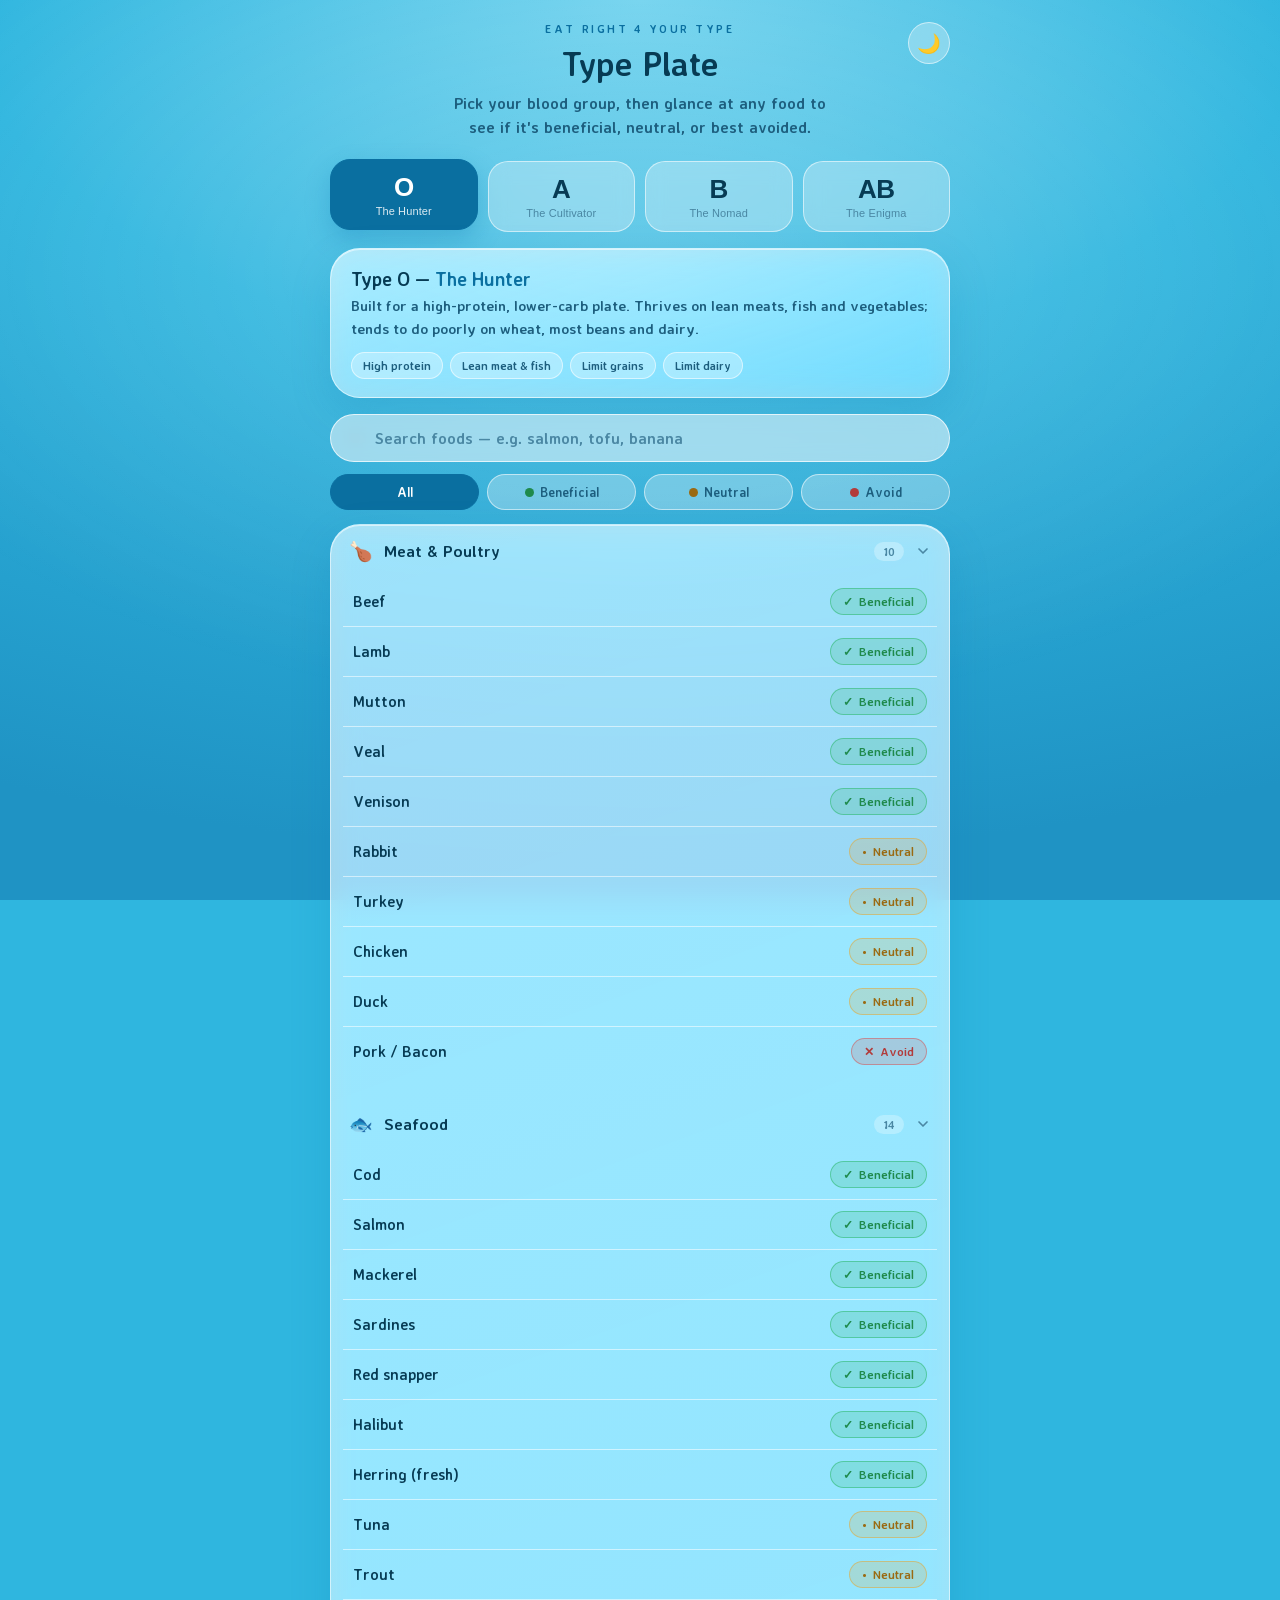
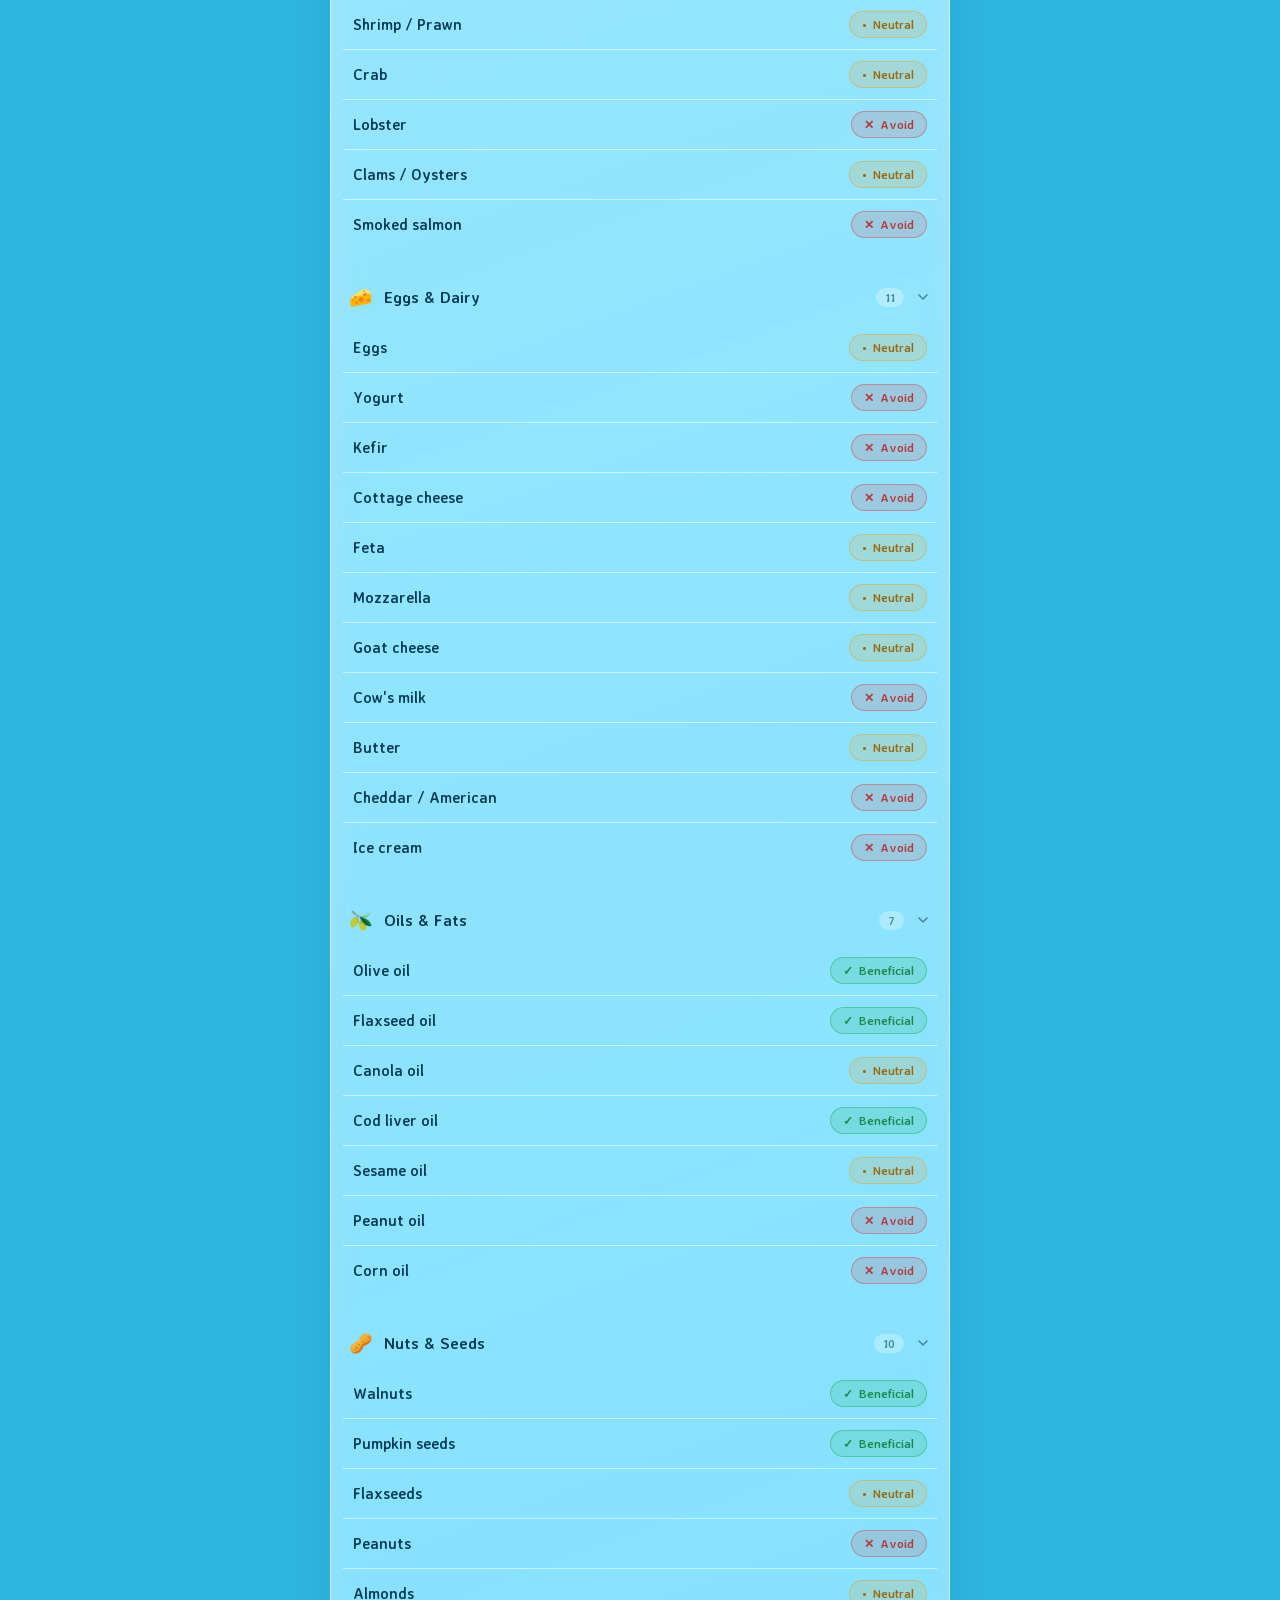
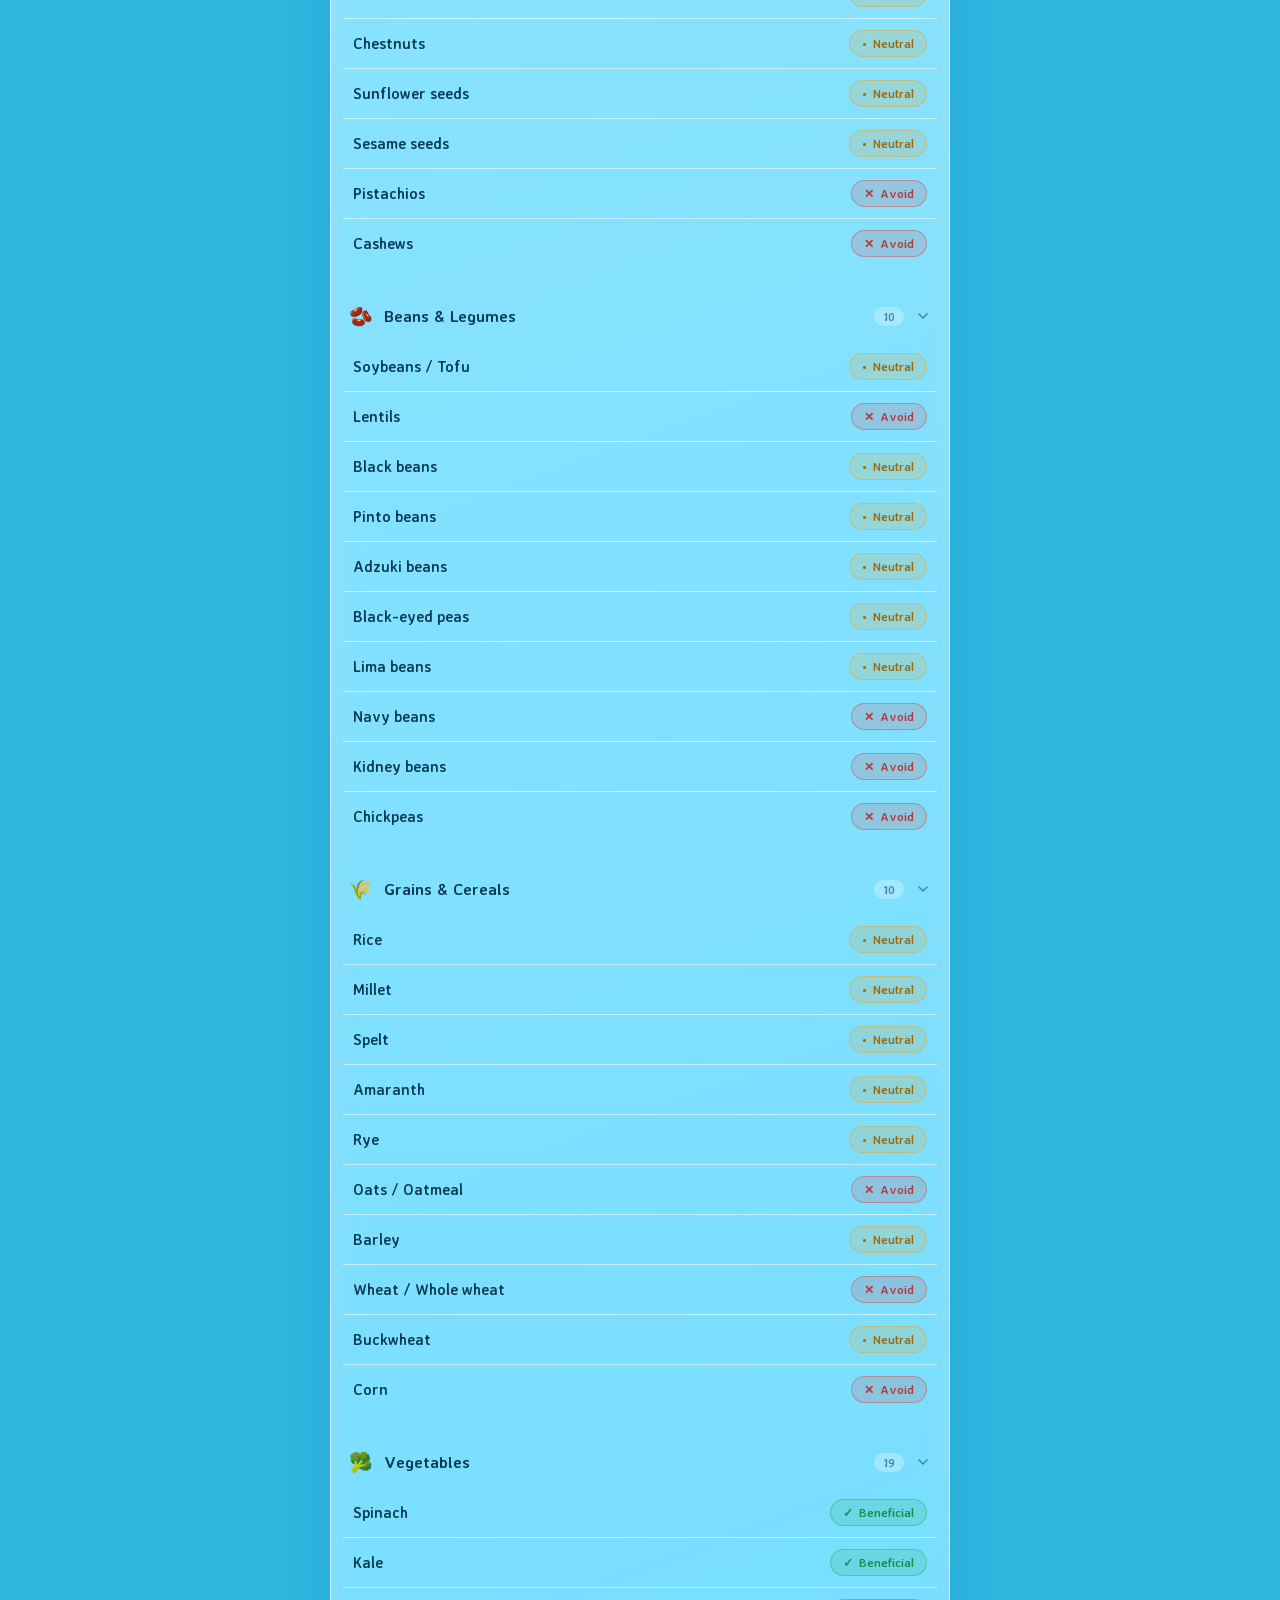
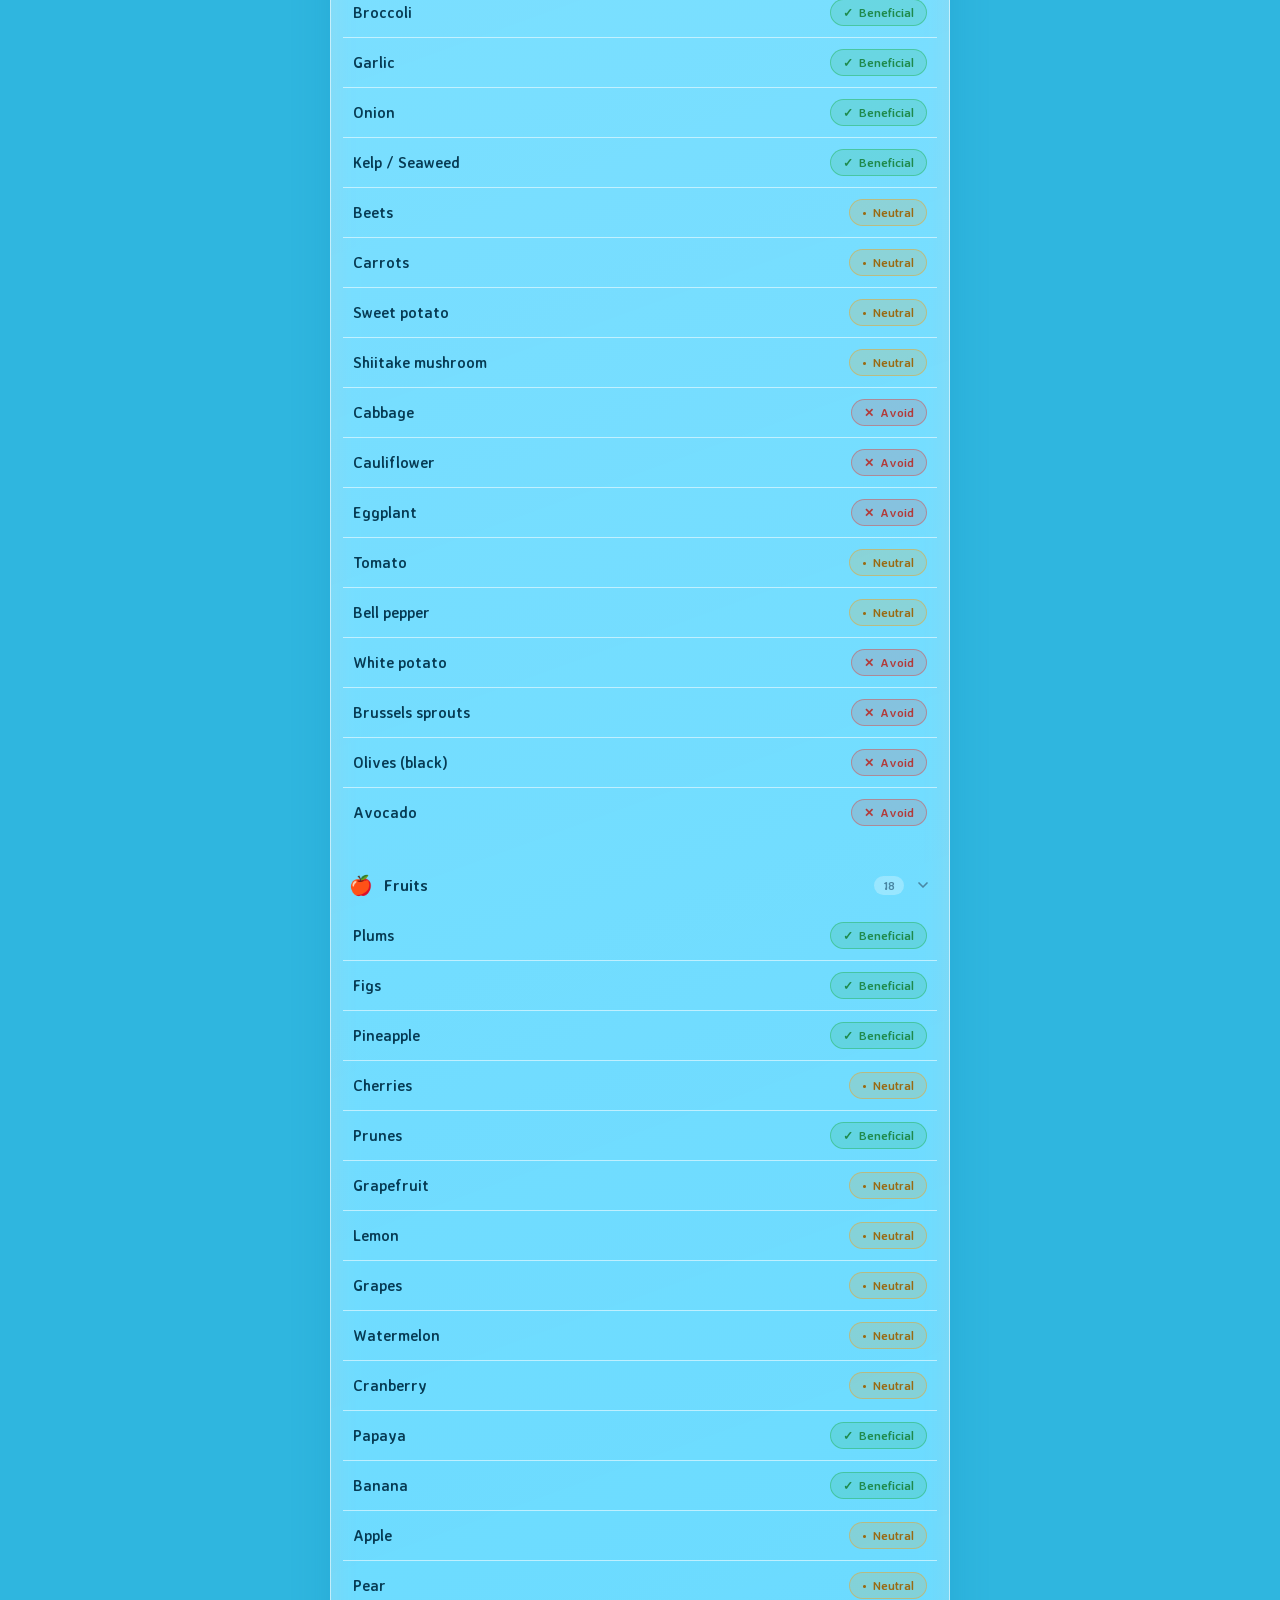
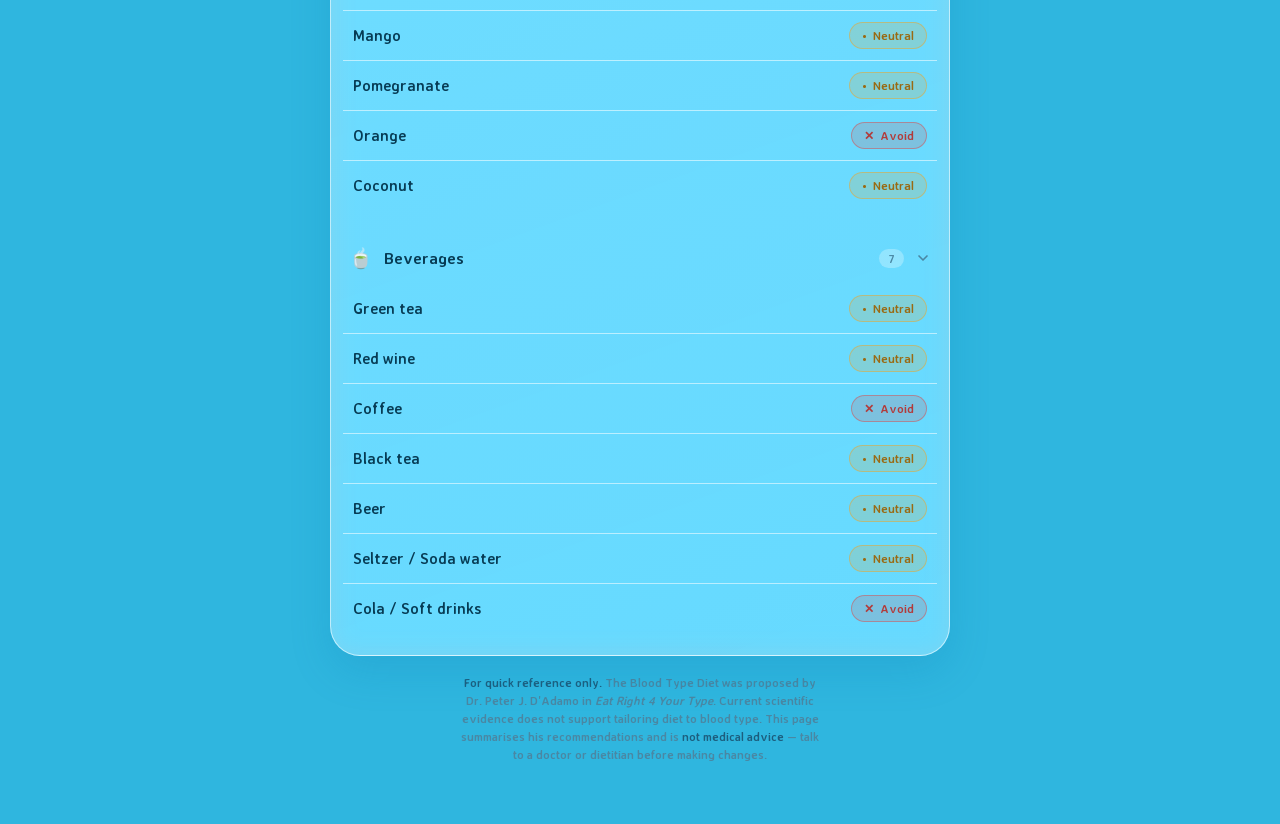
==== blood-type-diet.html @ dd854a5e "Add Blood Type Diet quick-reference one-pager A self-contained, mobile-first single page for the D'A" ====
<!DOCTYPE html>
<html lang="en">
<head>
<meta charset="UTF-8" />
<meta name="viewport" content="width=device-width, initial-scale=1.0, viewport-fit=cover" />
<title>Type Plate — Blood Type Diet quick reference</title>
<meta name="description" content="A one-page, mobile-friendly quick reference for the D'Adamo Blood Type Diet. Pick your blood group and instantly see which foods are beneficial, neutral, or best avoided." />
<script>
  /* resolve theme before first paint to avoid a flash of the wrong mode */
  (function () {
    try {
      var stored = localStorage.getItem('type-plate-theme');
      var dark = stored ? stored === 'dark'
                        : window.matchMedia('(prefers-color-scheme: dark)').matches;
      document.documentElement.setAttribute('data-theme', dark ? 'dark' : 'light');
    } catch (e) {}
  })();
</script>
<style>
  @font-face {
    font-family: 'Averia Sans Libre';
    src: url('AveriaSansLibre-Bold.ttf') format('truetype');
    font-weight: 100 900;
    font-style: normal;
    font-display: swap;
  }
  :root {
    --font-display: 'Averia Sans Libre', Georgia, serif;
    --ink: #073b54;
    --ink-soft: #1d5e7e;
    --ink-faint: #4a87a3;
    --glass-line: rgba(255, 255, 255, 0.55);
    --sh: 12, 124, 178;
    --radius-lg: 30px;
    --radius-md: 20px;
    --radius-sm: 16px;
    --radius-pill: 999px;
    --spring: cubic-bezier(0.34, 1.56, 0.64, 1);
    --ease: cubic-bezier(0.22, 1, 0.36, 1);

    --bg-fallback: #2fb6df;
    --bg-grad: radial-gradient(125% 95% at 50% 0%, #6fd2ee 0%, #2fb6df 42%, #1f93c4 100%);
    --wash-grad: radial-gradient(120% 90% at 50% 30%, rgba(255,255,255,0.18), rgba(255,255,255,0) 55%);
    --card-bg: linear-gradient(160deg, rgba(255,255,255,0.62), rgba(222,244,255,0.46));
    --card-gloss: linear-gradient(180deg, rgba(255,255,255,0.4), rgba(255,255,255,0) 32%);
    --glass-bg: rgba(255,255,255,0.28);
    --glass-bg-hover: rgba(255,255,255,0.42);
    --field-bg: rgba(255,255,255,0.5);
    --field-bg-focus: rgba(255,255,255,0.72);
    --field-line: rgba(255,255,255,0.7);
    --accent: #0a6fa0;

    /* food status colours */
    --good: #1f8a4c;
    --good-bg: rgba(46, 184, 110, 0.20);
    --good-line: rgba(46, 184, 110, 0.55);
    --meh: #9a6a12;
    --meh-bg: rgba(225, 170, 60, 0.20);
    --meh-line: rgba(225, 170, 60, 0.55);
    --bad: #b23b3b;
    --bad-bg: rgba(214, 80, 80, 0.18);
    --bad-line: rgba(214, 80, 80, 0.5);
  }

  :root[data-theme="dark"] {
    --ink: #e6f1fb;
    --ink-soft: #a9cde4;
    --ink-faint: #6f9db8;
    --glass-line: rgba(255, 255, 255, 0.16);
    --sh: 0, 8, 20;
    --bg-fallback: #081521;
    --bg-grad: radial-gradient(125% 95% at 50% 0%, #143247 0%, #0c2030 45%, #081521 100%);
    --wash-grad: radial-gradient(120% 90% at 50% 16%, rgba(150,200,255,0.10), rgba(255,255,255,0) 55%);
    --card-bg: linear-gradient(160deg, rgba(34,58,82,0.62), rgba(13,27,43,0.5));
    --card-gloss: linear-gradient(180deg, rgba(255,255,255,0.14), rgba(255,255,255,0) 32%);
    --glass-bg: rgba(255,255,255,0.08);
    --glass-bg-hover: rgba(255,255,255,0.16);
    --field-bg: rgba(255,255,255,0.07);
    --field-bg-focus: rgba(255,255,255,0.14);
    --field-line: rgba(255,255,255,0.2);
    --accent: #5fb8e8;

    --good: #6fe0a0;
    --good-bg: rgba(46, 184, 110, 0.20);
    --good-line: rgba(46, 184, 110, 0.45);
    --meh: #f2cd7a;
    --meh-bg: rgba(225, 180, 80, 0.16);
    --meh-line: rgba(225, 180, 80, 0.4);
    --bad: #f29494;
    --bad-bg: rgba(214, 90, 90, 0.18);
    --bad-line: rgba(214, 90, 90, 0.4);
  }

  * { box-sizing: border-box; margin: 0; padding: 0; }
  html, body { min-height: 100%; }

  body {
    font-family: var(--font-display);
    color: var(--ink);
    -webkit-font-smoothing: antialiased;
    min-height: 100vh;
    min-height: 100dvh;
    background: var(--bg-fallback);
    background-image: var(--bg-grad);
    background-attachment: fixed;
    transition: background-color 0.5s var(--ease);
    padding: 22px 16px 60px;
    padding-top: max(22px, env(safe-area-inset-top));
    padding-right: max(16px, env(safe-area-inset-right));
    padding-bottom: max(60px, env(safe-area-inset-bottom));
    padding-left: max(16px, env(safe-area-inset-left));
  }

  .wash {
    position: fixed;
    inset: 0;
    z-index: 0;
    pointer-events: none;
    background: var(--wash-grad);
  }

  .shell {
    position: relative;
    z-index: 1;
    width: 100%;
    max-width: 620px;
    margin: 0 auto;
  }

  /* ---------- header ---------- */
  header { text-align: center; margin-bottom: 22px; }
  .eyebrow {
    font-size: 11.5px;
    letter-spacing: 0.22em;
    text-transform: uppercase;
    color: var(--accent);
    font-weight: 600;
    margin-bottom: 8px;
  }
  h1 {
    font-size: 34px;
    line-height: 1.15;
    font-weight: 700;
    letter-spacing: -0.01em;
    margin-bottom: 8px;
  }
  .tagline {
    font-size: 16px;
    line-height: 1.5;
    color: var(--ink-soft);
    max-width: 38ch;
    margin: 0 auto;
  }

  /* theme toggle */
  .theme-toggle {
    position: absolute;
    top: 0; right: 0;
    width: 42px; height: 42px;
    border-radius: var(--radius-pill);
    border: 0.5px solid var(--glass-line);
    background: var(--glass-bg);
    color: var(--ink);
    font-size: 19px;
    cursor: pointer;
    display: grid; place-items: center;
    -webkit-backdrop-filter: blur(10px); backdrop-filter: blur(10px);
    transition: transform 0.3s var(--spring), background 0.3s var(--ease);
  }
  .theme-toggle:hover { background: var(--glass-bg-hover); }
  .theme-toggle:active { transform: scale(0.9); }

  /* generic glass card */
  .card {
    position: relative;
    border-radius: var(--radius-lg);
    background: var(--card-bg);
    border: 0.5px solid var(--glass-line);
    box-shadow:
      inset 0 1px 0 rgba(255,255,255,0.55),
      0 16px 40px rgba(var(--sh), 0.20);
    -webkit-backdrop-filter: blur(14px) saturate(150%);
    backdrop-filter: blur(14px) saturate(150%);
    overflow: hidden;
  }

  /* ---------- blood-type selector ---------- */
  .types {
    display: grid;
    grid-template-columns: repeat(4, 1fr);
    gap: 10px;
    margin-bottom: 16px;
  }
  .type-btn {
    appearance: none;
    border: 0.5px solid var(--glass-line);
    background: var(--glass-bg);
    color: var(--ink);
    border-radius: var(--radius-md);
    padding: 14px 4px 12px;
    cursor: pointer;
    text-align: center;
    -webkit-backdrop-filter: blur(10px); backdrop-filter: blur(10px);
    transition: transform 0.3s var(--spring), background 0.25s var(--ease),
                box-shadow 0.25s var(--ease), border-color 0.25s var(--ease);
  }
  .type-btn:hover { background: var(--glass-bg-hover); }
  .type-btn:active { transform: scale(0.94); }
  .type-btn .letter {
    display: block;
    font-size: 26px;
    font-weight: 700;
    line-height: 1;
    letter-spacing: -0.02em;
  }
  .type-btn .label {
    display: block;
    margin-top: 5px;
    font-size: 11px;
    color: var(--ink-faint);
    letter-spacing: 0.01em;
  }
  .type-btn[aria-pressed="true"] {
    background: var(--accent);
    border-color: var(--accent);
    color: #fff;
    box-shadow: 0 10px 24px rgba(var(--sh), 0.30);
    transform: translateY(-2px);
  }
  .type-btn[aria-pressed="true"] .label { color: rgba(255,255,255,0.85); }

  /* ---------- profile blurb ---------- */
  .profile {
    padding: 18px 20px;
    margin-bottom: 16px;
  }
  .profile h2 {
    font-size: 19px;
    font-weight: 700;
    margin-bottom: 4px;
  }
  .profile h2 .nick { color: var(--accent); }
  .profile p {
    font-size: 14.5px;
    line-height: 1.55;
    color: var(--ink-soft);
  }
  .profile .keys {
    display: flex;
    flex-wrap: wrap;
    gap: 7px;
    margin-top: 12px;
  }
  .profile .keys span {
    font-size: 12px;
    padding: 5px 11px;
    border-radius: var(--radius-pill);
    background: var(--glass-bg);
    border: 0.5px solid var(--glass-line);
    color: var(--ink-soft);
  }

  /* ---------- controls ---------- */
  .controls { margin-bottom: 14px; }
  .search-wrap { position: relative; margin-bottom: 12px; }
  .search-wrap svg {
    position: absolute;
    left: 16px; top: 50%;
    transform: translateY(-50%);
    width: 18px; height: 18px;
    stroke: var(--ink-faint);
    pointer-events: none;
  }
  input#search {
    width: 100%;
    font-family: var(--font-display);
    font-size: 16px;            /* >=16px stops iOS zoom on focus */
    color: var(--ink);
    border: 0.5px solid var(--field-line);
    background: var(--field-bg);
    border-radius: var(--radius-pill);
    padding: 13px 16px 13px 44px;
    -webkit-backdrop-filter: blur(8px); backdrop-filter: blur(8px);
    transition: background 0.25s var(--ease), box-shadow 0.25s var(--ease);
  }
  input#search:focus {
    outline: none;
    background: var(--field-bg-focus);
    box-shadow: 0 0 0 3px rgba(var(--sh), 0.18);
  }
  input#search::placeholder { color: var(--ink-faint); }

  .filters { display: flex; gap: 8px; flex-wrap: wrap; }
  .filter {
    flex: 1 1 0;
    min-width: 70px;
    appearance: none;
    border: 0.5px solid var(--glass-line);
    background: var(--glass-bg);
    color: var(--ink-soft);
    border-radius: var(--radius-pill);
    padding: 9px 8px;
    font-size: 13px;
    font-family: var(--font-display);
    cursor: pointer;
    display: flex;
    align-items: center;
    justify-content: center;
    gap: 6px;
    transition: background 0.2s var(--ease), color 0.2s var(--ease), transform 0.2s var(--spring);
  }
  .filter:active { transform: scale(0.95); }
  .filter .dot { width: 9px; height: 9px; border-radius: 50%; }
  .filter[data-key="good"] .dot { background: var(--good); }
  .filter[data-key="neutral"] .dot { background: var(--meh); }
  .filter[data-key="avoid"] .dot { background: var(--bad); }
  .filter[aria-pressed="true"] {
    background: var(--accent);
    border-color: var(--accent);
    color: #fff;
  }

  /* ---------- food list ---------- */
  .cat { margin-bottom: 14px; }
  .cat-head {
    width: 100%;
    display: flex;
    align-items: center;
    justify-content: space-between;
    gap: 10px;
    padding: 14px 18px;
    background: transparent;
    border: none;
    font-family: var(--font-display);
    color: var(--ink);
    cursor: pointer;
    text-align: left;
  }
  .cat-head .ct-left { display: flex; align-items: center; gap: 11px; }
  .cat-head .emoji { font-size: 19px; }
  .cat-head .ct-name { font-size: 16.5px; font-weight: 700; }
  .cat-head .ct-count {
    font-size: 12px; color: var(--ink-faint);
    background: var(--glass-bg);
    border-radius: var(--radius-pill);
    padding: 2px 9px;
  }
  .cat-head .chev {
    width: 16px; height: 16px; stroke: var(--ink-faint);
    transition: transform 0.3s var(--ease);
  }
  .cat.collapsed .chev { transform: rotate(-90deg); }
  .cat.collapsed .food-list { display: none; }

  .food-list { padding: 0 12px 8px; }
  .food {
    display: flex;
    align-items: center;
    justify-content: space-between;
    gap: 12px;
    padding: 11px 10px;
    border-top: 0.5px solid var(--glass-line);
  }
  .food:first-child { border-top: none; }
  .food .fname { font-size: 15px; }
  .badge {
    flex: none;
    display: inline-flex;
    align-items: center;
    gap: 6px;
    font-size: 12.5px;
    font-weight: 700;
    padding: 5px 12px;
    border-radius: var(--radius-pill);
    border: 0.5px solid transparent;
    white-space: nowrap;
  }
  .badge .ic { font-size: 12px; }
  .badge.good    { color: var(--good); background: var(--good-bg); border-color: var(--good-line); }
  .badge.neutral { color: var(--meh);  background: var(--meh-bg);  border-color: var(--meh-line); }
  .badge.avoid   { color: var(--bad);  background: var(--bad-bg);  border-color: var(--bad-line); }

  .empty {
    text-align: center;
    color: var(--ink-faint);
    padding: 34px 16px;
    font-size: 15px;
  }

  /* disclaimer */
  .disclaimer {
    margin-top: 18px;
    font-size: 12px;
    line-height: 1.5;
    color: var(--ink-faint);
    text-align: center;
    max-width: 52ch;
    margin-left: auto;
    margin-right: auto;
  }
  .disclaimer strong { color: var(--ink-soft); }

  @media (max-width: 380px) {
    h1 { font-size: 29px; }
    .type-btn .letter { font-size: 23px; }
    .type-btn .label { font-size: 10px; }
  }

  @media (prefers-reduced-motion: reduce) {
    * { transition: none !important; animation: none !important; }
  }
</style>
</head>
<body>
  <div class="wash"></div>
  <div class="shell">
    <header>
      <button class="theme-toggle" id="themeToggle" aria-label="Toggle dark mode">🌙</button>
      <div class="eyebrow">Eat Right 4 Your Type</div>
      <h1>Type&nbsp;Plate</h1>
      <p class="tagline">Pick your blood group, then glance at any food to see if it's beneficial, neutral, or best avoided.</p>
    </header>

    <nav class="types" id="typeSelector" aria-label="Choose your blood type"></nav>

    <section class="card profile" id="profile" aria-live="polite"></section>

    <div class="controls">
      <div class="search-wrap">
        <svg viewBox="0 0 24 24" fill="none" stroke-width="2" stroke-linecap="round" stroke-linejoin="round"><circle cx="11" cy="11" r="7"></circle><line x1="21" y1="21" x2="16.65" y2="16.65"></line></svg>
        <input id="search" type="search" inputmode="search" autocomplete="off" placeholder="Search foods — e.g. salmon, tofu, banana" aria-label="Search foods" />
      </div>
      <div class="filters" id="filters">
        <button class="filter" data-key="all" aria-pressed="true">All</button>
        <button class="filter" data-key="good"><span class="dot"></span>Beneficial</button>
        <button class="filter" data-key="neutral"><span class="dot"></span>Neutral</button>
        <button class="filter" data-key="avoid"><span class="dot"></span>Avoid</button>
      </div>
    </div>

    <main class="card" id="menu"></main>

    <p class="disclaimer">
      <strong>For quick reference only.</strong> The Blood Type Diet was proposed by Dr. Peter J. D'Adamo in <em>Eat Right 4 Your Type</em>. Current scientific evidence does not support tailoring diet to blood type. This page summarises his recommendations and is <strong>not medical advice</strong> — talk to a doctor or dietitian before making changes.
    </p>
  </div>

<script>
/* ----------------------------------------------------------------------
   Blood-type profiles
---------------------------------------------------------------------- */
const TYPES = {
  O: {
    nick: "The Hunter",
    blurb: "Built for a high-protein, lower-carb plate. Thrives on lean meats, fish and vegetables; tends to do poorly on wheat, most beans and dairy.",
    keys: ["High protein", "Lean meat & fish", "Limit grains", "Limit dairy"]
  },
  A: {
    nick: "The Cultivator",
    blurb: "Leans plant-based. Does best on vegetables, soy, beans and grains with seafood in moderation; red meat and dairy are usually a struggle.",
    keys: ["Mostly plant-based", "Soy & legumes", "Limit red meat", "Limit dairy"]
  },
  B: {
    nick: "The Nomad",
    blurb: "The flexible omnivore — and the one type that genuinely tolerates dairy. Avoid chicken, corn, wheat, lentils and tomatoes.",
    keys: ["Balanced omnivore", "Dairy friendly", "No chicken", "Limit corn & wheat"]
  },
  AB: {
    nick: "The Enigma",
    blurb: "A blend of A and B. Favours seafood, tofu, dairy and greens; keep red meat, caffeine and smoked or cured foods to a minimum.",
    keys: ["Seafood & tofu", "Some dairy", "Limit red meat", "Limit caffeine"]
  }
};

/* status codes: 1 = beneficial, 0 = neutral, -1 = avoid  [O, A, B, AB] */
const MENU = [
  { cat: "Meat & Poultry", emoji: "🍗", foods: [
    { n: "Beef",            r: [ 1,-1, 0,-1] },
    { n: "Lamb",            r: [ 1,-1, 1, 1] },
    { n: "Mutton",          r: [ 1,-1, 1, 1] },
    { n: "Veal",            r: [ 1,-1, 0,-1] },
    { n: "Venison",         r: [ 1,-1, 0,-1] },
    { n: "Rabbit",          r: [ 0, 0, 1, 0] },
    { n: "Turkey",          r: [ 0, 0, 0, 1] },
    { n: "Chicken",         r: [ 0, 0,-1,-1] },
    { n: "Duck",            r: [ 0, 0,-1,-1] },
    { n: "Pork / Bacon",    r: [-1,-1,-1,-1] },
  ]},
  { cat: "Seafood", emoji: "🐟", foods: [
    { n: "Cod",             r: [ 1, 1, 1, 1] },
    { n: "Salmon",          r: [ 1, 1, 1, 1] },
    { n: "Mackerel",        r: [ 1, 1, 1, 1] },
    { n: "Sardines",        r: [ 1, 1, 0, 1] },
    { n: "Red snapper",     r: [ 1, 1, 1, 1] },
    { n: "Halibut",         r: [ 1, 0, 1, 0] },
    { n: "Herring (fresh)", r: [ 1, 0, 0,-1] },
    { n: "Tuna",            r: [ 0, 0, 0, 1] },
    { n: "Trout",           r: [ 0, 1, 0, 0] },
    { n: "Shrimp / Prawn",  r: [ 0,-1,-1,-1] },
    { n: "Crab",            r: [ 0,-1,-1,-1] },
    { n: "Lobster",         r: [-1,-1,-1,-1] },
    { n: "Clams / Oysters", r: [ 0,-1,-1,-1] },
    { n: "Smoked salmon",   r: [-1,-1,-1,-1] },
  ]},
  { cat: "Eggs & Dairy", emoji: "🧀", foods: [
    { n: "Eggs",            r: [ 0, 0, 0, 0] },
    { n: "Yogurt",          r: [-1, 0, 1, 1] },
    { n: "Kefir",           r: [-1, 0, 1, 0] },
    { n: "Cottage cheese",  r: [-1,-1, 1, 1] },
    { n: "Feta",            r: [ 0, 0, 1, 1] },
    { n: "Mozzarella",      r: [ 0, 0, 0, 1] },
    { n: "Goat cheese",     r: [ 0, 0, 0, 0] },
    { n: "Cow's milk",      r: [-1,-1, 0, 0] },
    { n: "Butter",          r: [ 0,-1, 1,-1] },
    { n: "Cheddar / American", r: [-1,-1, 0,-1] },
    { n: "Ice cream",       r: [-1,-1,-1,-1] },
  ]},
  { cat: "Oils & Fats", emoji: "🫒", foods: [
    { n: "Olive oil",       r: [ 1, 1, 0, 1] },
    { n: "Flaxseed oil",    r: [ 1, 1, 0, 0] },
    { n: "Canola oil",      r: [ 0, 1, 0, 0] },
    { n: "Cod liver oil",   r: [ 1, 0, 0,-1] },
    { n: "Sesame oil",      r: [ 0, 1,-1,-1] },
    { n: "Peanut oil",      r: [-1,-1,-1, 0] },
    { n: "Corn oil",        r: [-1,-1,-1,-1] },
  ]},
  { cat: "Nuts & Seeds", emoji: "🥜", foods: [
    { n: "Walnuts",         r: [ 1, 0,-1, 1] },
    { n: "Pumpkin seeds",   r: [ 1, 1,-1,-1] },
    { n: "Flaxseeds",       r: [ 0, 1, 0, 1] },
    { n: "Peanuts",         r: [-1, 1,-1, 1] },
    { n: "Almonds",         r: [ 0, 0, 0, 0] },
    { n: "Chestnuts",       r: [ 0, 0, 0, 0] },
    { n: "Sunflower seeds", r: [ 0, 0,-1,-1] },
    { n: "Sesame seeds",    r: [ 0, 0,-1,-1] },
    { n: "Pistachios",      r: [-1,-1,-1,-1] },
    { n: "Cashews",         r: [-1,-1,-1, 0] },
  ]},
  { cat: "Beans & Legumes", emoji: "🫘", foods: [
    { n: "Soybeans / Tofu", r: [ 0, 1, 0, 1] },
    { n: "Lentils",         r: [-1, 1,-1, 1] },
    { n: "Black beans",     r: [ 0, 1,-1,-1] },
    { n: "Pinto beans",     r: [ 0, 1,-1,-1] },
    { n: "Adzuki beans",    r: [ 0, 1,-1,-1] },
    { n: "Black-eyed peas", r: [ 0, 1,-1,-1] },
    { n: "Lima beans",      r: [ 0,-1, 1,-1] },
    { n: "Navy beans",      r: [-1, 0, 0, 0] },
    { n: "Kidney beans",    r: [-1,-1, 0, 0] },
    { n: "Chickpeas",       r: [-1, 0,-1, 0] },
  ]},
  { cat: "Grains & Cereals", emoji: "🌾", foods: [
    { n: "Rice",            r: [ 0, 1, 0, 1] },
    { n: "Millet",          r: [ 0, 0, 1, 1] },
    { n: "Spelt",           r: [ 0, 1, 0, 1] },
    { n: "Amaranth",        r: [ 0, 1,-1, 1] },
    { n: "Rye",             r: [ 0, 1,-1, 0] },
    { n: "Oats / Oatmeal",  r: [-1, 1, 0, 0] },
    { n: "Barley",          r: [ 0, 0, 0, 0] },
    { n: "Wheat / Whole wheat", r: [-1, 0,-1, 0] },
    { n: "Buckwheat",       r: [ 0, 1,-1,-1] },
    { n: "Corn",            r: [-1,-1,-1,-1] },
  ]},
  { cat: "Vegetables", emoji: "🥦", foods: [
    { n: "Spinach",         r: [ 1, 1, 1, 1] },
    { n: "Kale",            r: [ 1, 1, 1, 1] },
    { n: "Broccoli",        r: [ 1, 1, 1, 1] },
    { n: "Garlic",          r: [ 1, 1, 0, 0] },
    { n: "Onion",           r: [ 1, 1, 0, 0] },
    { n: "Kelp / Seaweed",  r: [ 1, 1, 0, 1] },
    { n: "Beets",           r: [ 0, 1, 1, 1] },
    { n: "Carrots",         r: [ 0, 1, 1, 0] },
    { n: "Sweet potato",    r: [ 0, 1, 0, 0] },
    { n: "Shiitake mushroom", r: [ 0, 1, 0, 1] },
    { n: "Cabbage",         r: [-1, 0, 1, 0] },
    { n: "Cauliflower",     r: [-1, 0, 1, 1] },
    { n: "Eggplant",        r: [-1,-1, 1, 1] },
    { n: "Tomato",          r: [ 0,-1,-1, 0] },
    { n: "Bell pepper",     r: [ 0,-1, 0,-1] },
    { n: "White potato",    r: [-1,-1, 0,-1] },
    { n: "Brussels sprouts",r: [-1, 0, 0, 0] },
    { n: "Olives (black)",  r: [-1, 1, 0, 1] },
    { n: "Avocado",         r: [-1, 1, 0, 1] },
  ]},
  { cat: "Fruits", emoji: "🍎", foods: [
    { n: "Plums",           r: [ 1, 1, 1, 1] },
    { n: "Figs",            r: [ 1, 1, 1, 1] },
    { n: "Pineapple",       r: [ 1, 1, 1, 1] },
    { n: "Cherries",        r: [ 0, 1, 1, 1] },
    { n: "Prunes",          r: [ 1, 1, 0, 0] },
    { n: "Grapefruit",      r: [ 0, 1, 0, 1] },
    { n: "Lemon",           r: [ 0, 1, 0, 1] },
    { n: "Grapes",          r: [ 0, 0, 1, 1] },
    { n: "Watermelon",      r: [ 0, 0, 1, 1] },
    { n: "Cranberry",       r: [ 0, 0, 1, 1] },
    { n: "Papaya",          r: [ 1,-1, 1, 0] },
    { n: "Banana",          r: [ 1,-1, 1,-1] },
    { n: "Apple",           r: [ 0, 0, 0, 0] },
    { n: "Pear",            r: [ 0, 0, 0, 0] },
    { n: "Mango",           r: [ 0,-1, 1, 0] },
    { n: "Pomegranate",     r: [ 0, 1,-1, 0] },
    { n: "Orange",          r: [-1,-1, 0,-1] },
    { n: "Coconut",         r: [ 0,-1,-1,-1] },
  ]},
  { cat: "Beverages", emoji: "🍵", foods: [
    { n: "Green tea",       r: [ 0, 1, 0, 1] },
    { n: "Red wine",        r: [ 0, 1, 0, 1] },
    { n: "Coffee",          r: [-1, 1,-1, 0] },
    { n: "Black tea",       r: [ 0,-1, 0, 0] },
    { n: "Beer",            r: [ 0, 0, 0,-1] },
    { n: "Seltzer / Soda water", r: [ 0,-1, 0, 0] },
    { n: "Cola / Soft drinks", r: [-1,-1,-1,-1] },
  ]},
];

const STATUS = {
  "1":  { key: "good",    cls: "good",    ic: "✓", label: "Beneficial" },
  "0":  { key: "neutral", cls: "neutral", ic: "•", label: "Neutral" },
  "-1": { key: "avoid",   cls: "avoid",   ic: "✕", label: "Avoid" },
};
const TYPE_KEYS = ["O", "A", "B", "AB"];

/* ----------------------------------------------------------------------
   State
---------------------------------------------------------------------- */
let state = {
  type: localStorage.getItem("type-plate-type") || "O",
  filter: "all",
  query: "",
  collapsed: {},
};
if (!TYPE_KEYS.includes(state.type)) state.type = "O";

const $ = (sel) => document.querySelector(sel);

/* ----------------------------------------------------------------------
   Render: type selector
---------------------------------------------------------------------- */
function renderTypes() {
  const nav = $("#typeSelector");
  nav.innerHTML = TYPE_KEYS.map((t) => `
    <button class="type-btn" data-type="${t}" aria-pressed="${t === state.type}">
      <span class="letter">${t}</span>
      <span class="label">${TYPES[t].nick}</span>
    </button>`).join("");
}

function renderProfile() {
  const t = TYPES[state.type];
  $("#profile").innerHTML = `
    <h2>Type ${state.type} — <span class="nick">${t.nick}</span></h2>
    <p>${t.blurb}</p>
    <div class="keys">${t.keys.map((k) => `<span>${k}</span>`).join("")}</div>`;
}

/* ----------------------------------------------------------------------
   Render: food menu
---------------------------------------------------------------------- */
function renderMenu() {
  const idx = TYPE_KEYS.indexOf(state.type);
  const q = state.query.trim().toLowerCase();
  const menu = $("#menu");
  let html = "";
  let total = 0;

  MENU.forEach((cat, ci) => {
    const rows = cat.foods
      .map((f) => ({ f, st: STATUS[String(f.r[idx])] }))
      .filter(({ f, st }) => {
        if (q && !f.n.toLowerCase().includes(q)) return false;
        if (state.filter !== "all" && st.key !== state.filter) return false;
        return true;
      });
    if (!rows.length) return;
    total += rows.length;

    const collapsed = state.collapsed[ci] ? " collapsed" : "";
    html += `
      <section class="cat${collapsed}" data-ci="${ci}">
        <button class="cat-head" aria-expanded="${!state.collapsed[ci]}">
          <span class="ct-left">
            <span class="emoji">${cat.emoji}</span>
            <span class="ct-name">${cat.cat}</span>
          </span>
          <span class="ct-left">
            <span class="ct-count">${rows.length}</span>
            <svg class="chev" viewBox="0 0 24 24" fill="none" stroke-width="2.5" stroke-linecap="round" stroke-linejoin="round"><polyline points="6 9 12 15 18 9"></polyline></svg>
          </span>
        </button>
        <div class="food-list">
          ${rows.map(({ f, st }) => `
            <div class="food">
              <span class="fname">${f.n}</span>
              <span class="badge ${st.cls}"><span class="ic">${st.ic}</span>${st.label}</span>
            </div>`).join("")}
        </div>
      </section>`;
  });

  menu.innerHTML = html || `<p class="empty">No foods match “${state.query}”.<br>Try another search or filter.</p>`;
}

function renderAll() {
  renderTypes();
  renderProfile();
  renderMenu();
}

/* ----------------------------------------------------------------------
   Events
---------------------------------------------------------------------- */
$("#typeSelector").addEventListener("click", (e) => {
  const btn = e.target.closest(".type-btn");
  if (!btn) return;
  state.type = btn.dataset.type;
  localStorage.setItem("type-plate-type", state.type);
  renderAll();
});

$("#filters").addEventListener("click", (e) => {
  const btn = e.target.closest(".filter");
  if (!btn) return;
  state.filter = btn.dataset.key;
  document.querySelectorAll(".filter").forEach((b) =>
    b.setAttribute("aria-pressed", b.dataset.key === state.filter));
  renderMenu();
});

$("#search").addEventListener("input", (e) => {
  state.query = e.target.value;
  renderMenu();
});

$("#menu").addEventListener("click", (e) => {
  const head = e.target.closest(".cat-head");
  if (!head) return;
  const ci = head.parentElement.dataset.ci;
  state.collapsed[ci] = !state.collapsed[ci];
  head.parentElement.classList.toggle("collapsed", state.collapsed[ci]);
  head.setAttribute("aria-expanded", !state.collapsed[ci]);
});

/* theme toggle */
const themeBtn = $("#themeToggle");
function syncThemeIcon() {
  const dark = document.documentElement.getAttribute("data-theme") === "dark";
  themeBtn.textContent = dark ? "☀️" : "🌙";
}
themeBtn.addEventListener("click", () => {
  const dark = document.documentElement.getAttribute("data-theme") === "dark";
  const next = dark ? "light" : "dark";
  document.documentElement.setAttribute("data-theme", next);
  localStorage.setItem("type-plate-theme", next);
  syncThemeIcon();
});

syncThemeIcon();
renderAll();
</script>
</body>
</html>
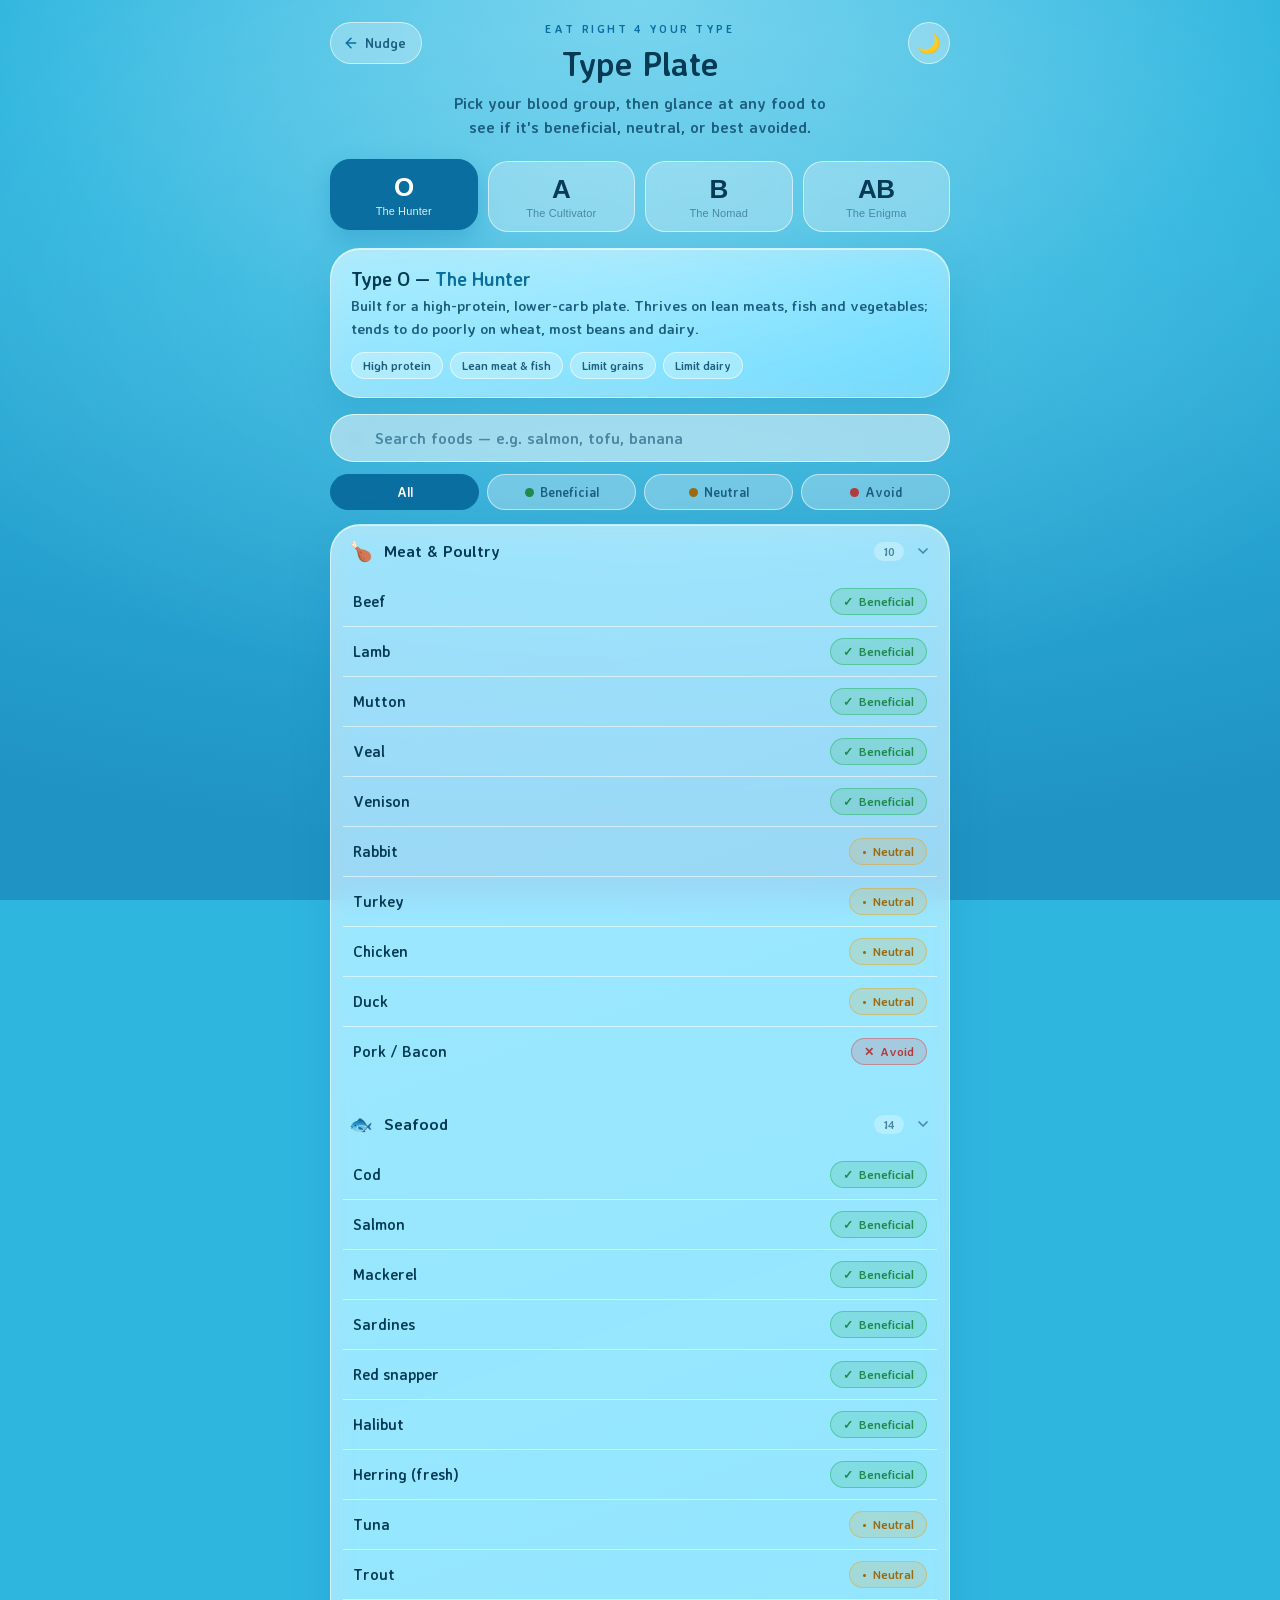
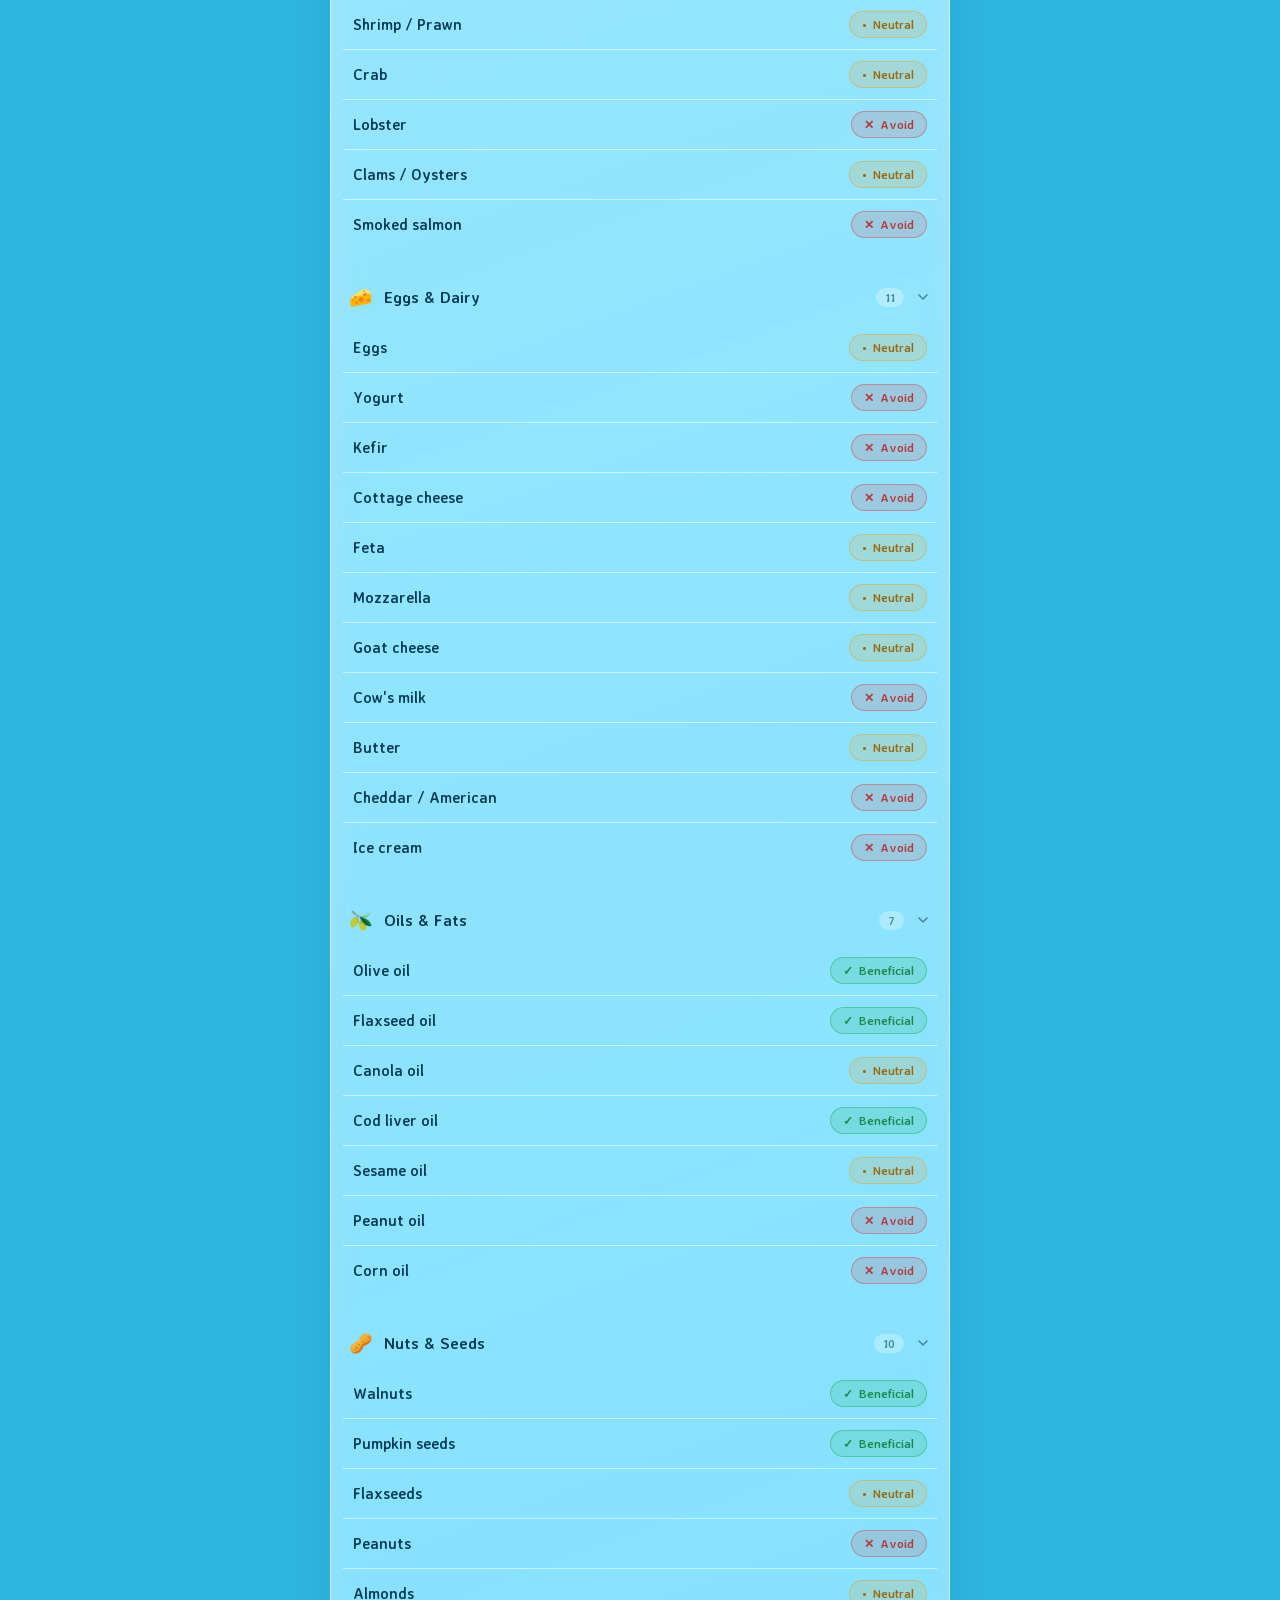
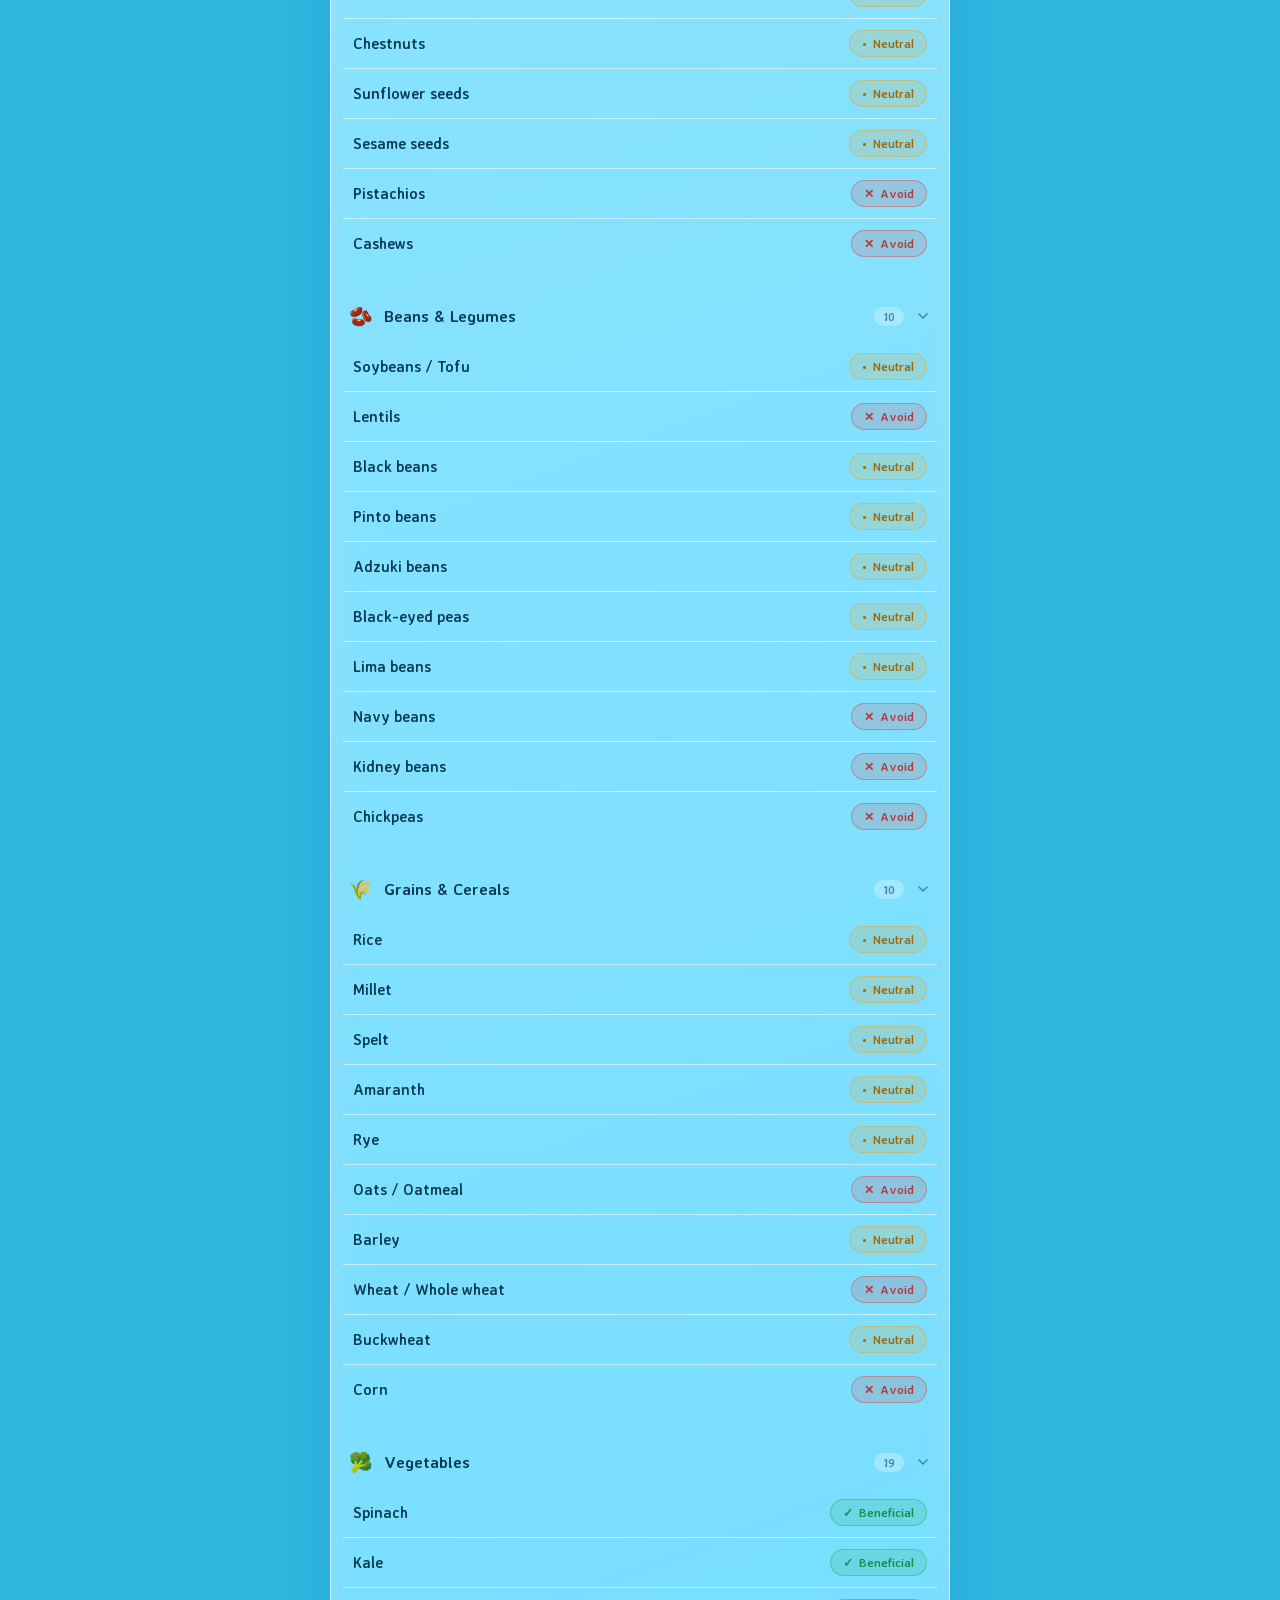
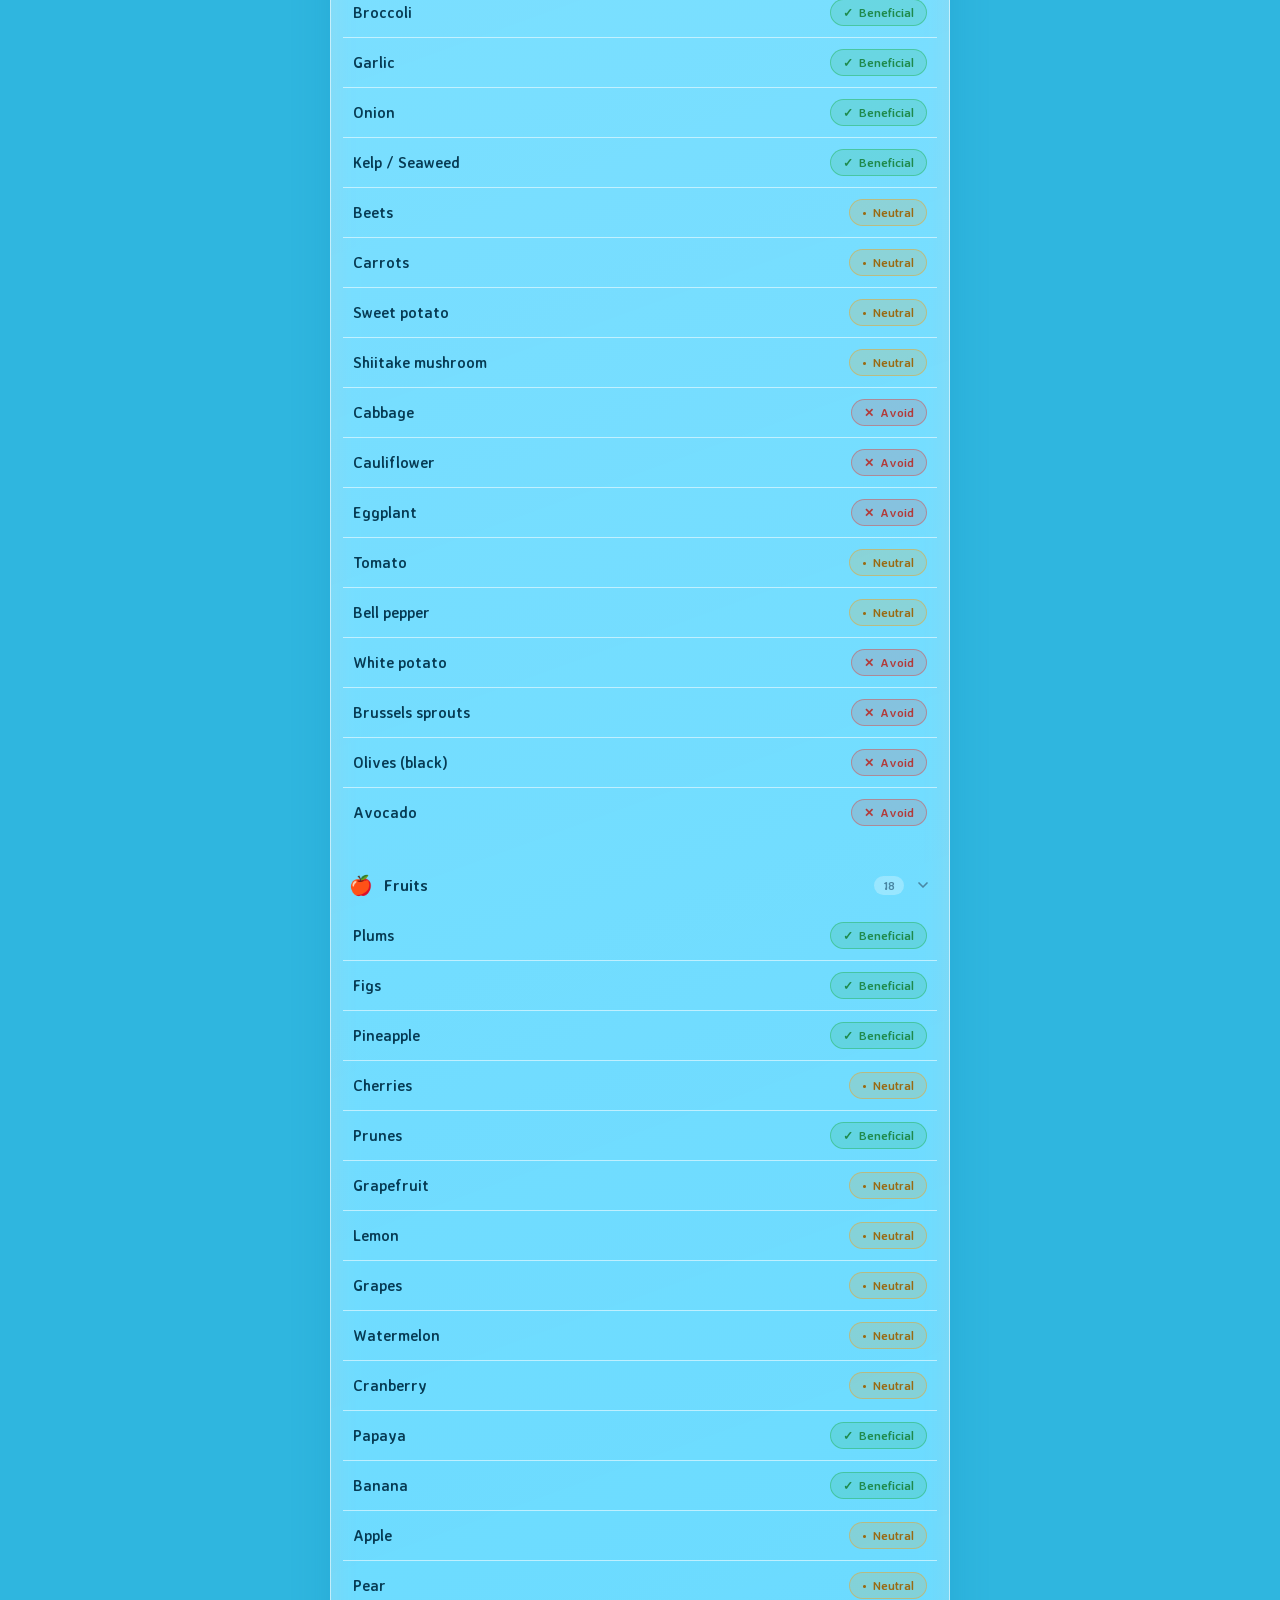
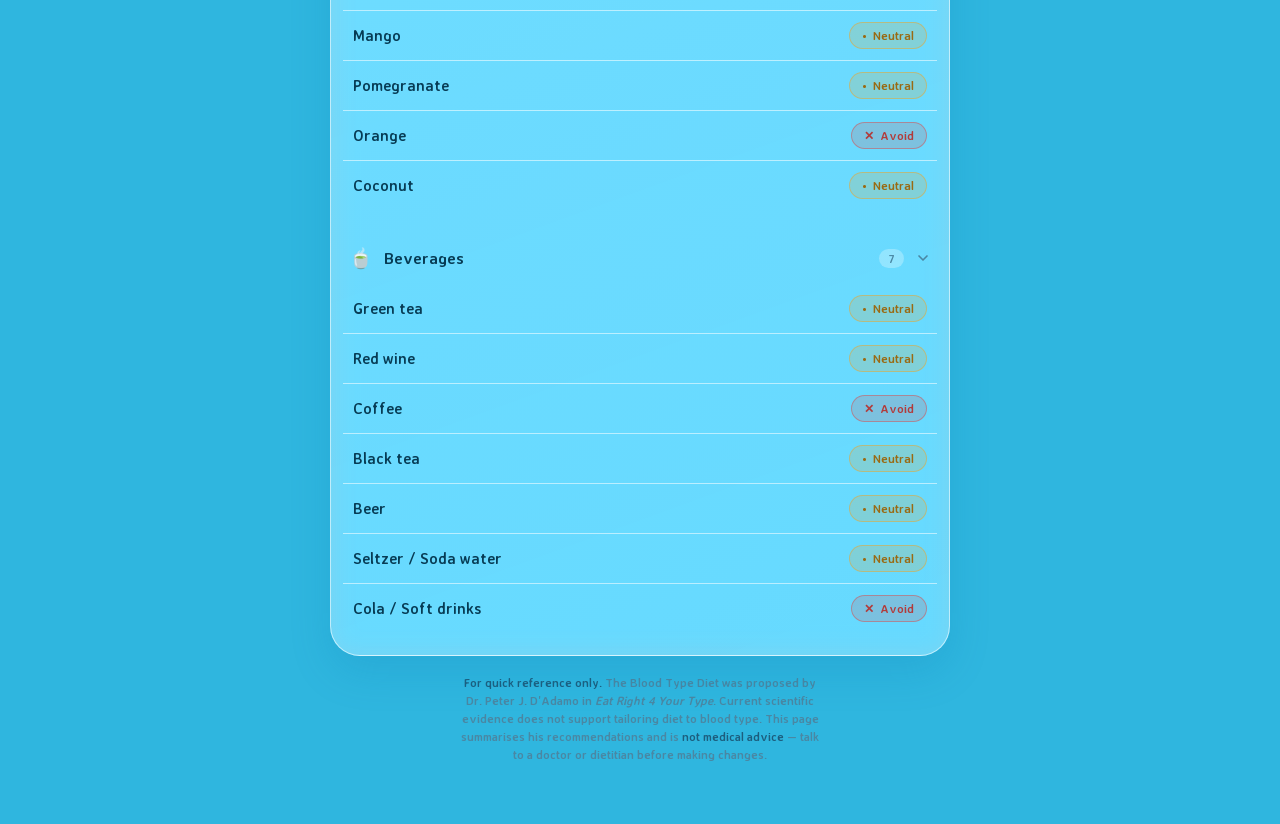
==== commit da5efae0: "Link Nudge to the Blood Type Diet page (two-way nav) Adds a glass pill link below the Nudge card tha" ====
--- a/blood-type-diet.html
+++ b/blood-type-diet.html
@@ -152,23 +152,33 @@
     margin: 0 auto;
   }
 
-  /* theme toggle */
-  .theme-toggle {
+  /* corner controls */
+  .corner-btn {
     position: absolute;
-    top: 0; right: 0;
-    width: 42px; height: 42px;
+    top: 0;
+    height: 42px;
     border-radius: var(--radius-pill);
     border: 0.5px solid var(--glass-line);
     background: var(--glass-bg);
     color: var(--ink);
-    font-size: 19px;
     cursor: pointer;
-    display: grid; place-items: center;
+    display: inline-flex;
+    align-items: center;
+    justify-content: center;
+    gap: 6px;
+    text-decoration: none;
+    font-family: var(--font-display);
     -webkit-backdrop-filter: blur(10px); backdrop-filter: blur(10px);
     transition: transform 0.3s var(--spring), background 0.3s var(--ease);
   }
-  .theme-toggle:hover { background: var(--glass-bg-hover); }
-  .theme-toggle:active { transform: scale(0.9); }
+  .corner-btn:hover { background: var(--glass-bg-hover); }
+  .corner-btn:active { transform: scale(0.92); }
+
+  .theme-toggle { right: 0; width: 42px; font-size: 19px; }
+
+  .back-link { left: 0; padding: 0 15px 0 12px; font-size: 13.5px; color: var(--ink-soft); }
+  .back-link svg { width: 16px; height: 16px; stroke: var(--accent); flex: none; }
+  @media (max-width: 380px) { .back-link .bl-text { display: none; } .back-link { padding: 0; width: 42px; } }
 
   /* generic glass card */
   .card {
@@ -415,7 +425,11 @@
   <div class="wash"></div>
   <div class="shell">
     <header>
-      <button class="theme-toggle" id="themeToggle" aria-label="Toggle dark mode">🌙</button>
+      <a class="corner-btn back-link" href="index.html" aria-label="Back to Nudge">
+        <svg viewBox="0 0 24 24" fill="none" stroke-width="2.2" stroke-linecap="round" stroke-linejoin="round"><line x1="19" y1="12" x2="5" y2="12"></line><polyline points="12 19 5 12 12 5"></polyline></svg>
+        <span class="bl-text">Nudge</span>
+      </a>
+      <button class="corner-btn theme-toggle" id="themeToggle" aria-label="Toggle dark mode">🌙</button>
       <div class="eyebrow">Eat Right 4 Your Type</div>
       <h1>Type&nbsp;Plate</h1>
       <p class="tagline">Pick your blood group, then glance at any food to see if it's beneficial, neutral, or best avoided.</p>
